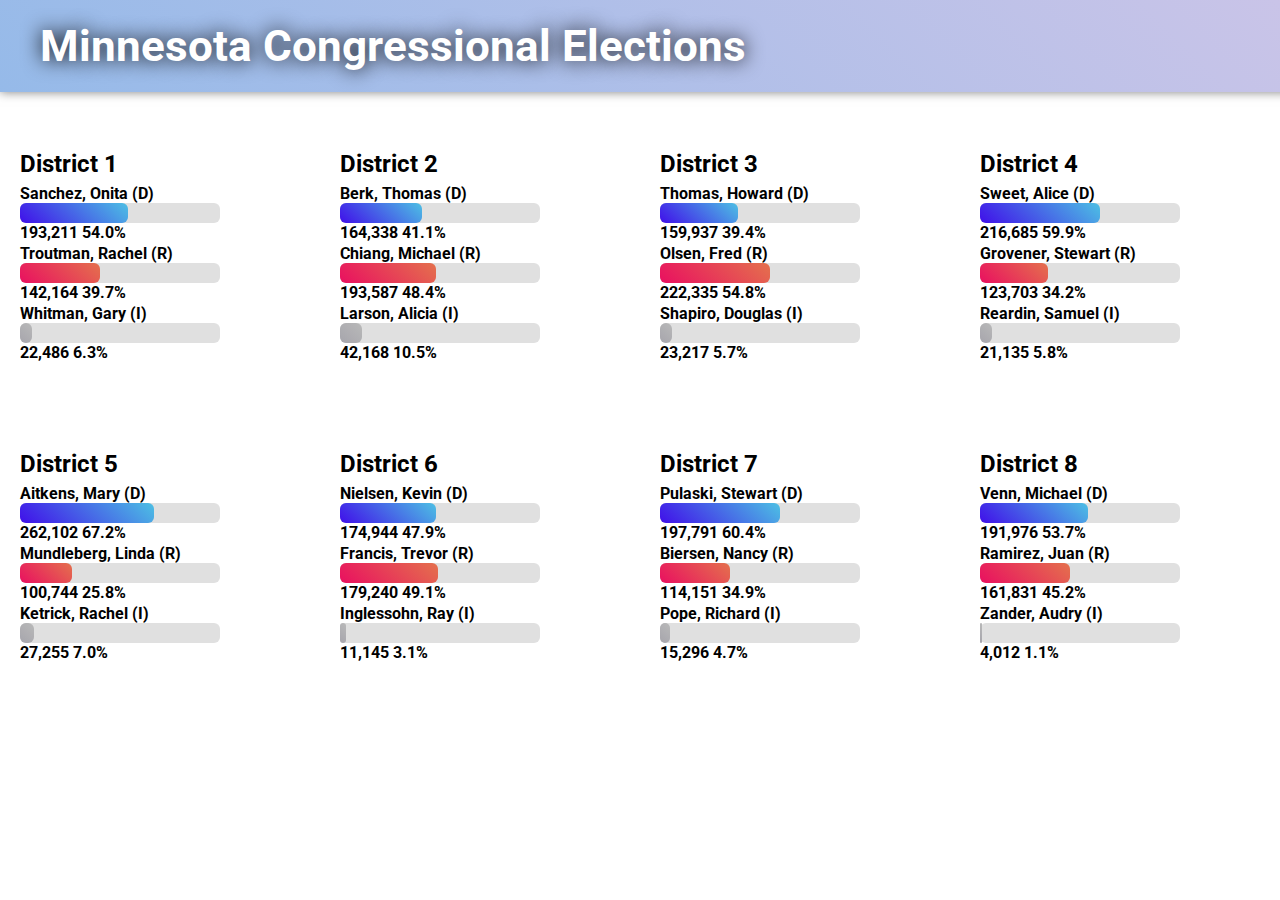
==== Better Voter Web/index.html @ 0d3fff30 "Rebuilt Website with More Efficient Code" ====
<!DOCTYPE html>
<html>

<head>
    <meta charset="utf-8" />
    <meta http-equiv="X-UA-Compatible" content="IE=edge">
    <title>VoterWeb</title>
    <meta name="viewport" content="width=device-width, initial-scale=1">
    <link rel="stylesheet" type="text/css" media="screen" href="main.css" />

</head>

<body id="body">

    <script src="main.js"></script>
</body>

</html>
---- Better Voter Web/main.css ----
@import url('https://fonts.googleapis.com/css?family=Roboto:300');

body {
    margin: 0;
    font-family: 'Roboto',
        sans-serif;
}

h1 {
    margin: 0 0 12px;
    background: linear-gradient(45deg, rgba(93, 149, 221, 0.65), rgba(53, 22, 163, .25)),
        url("https://images.pexels.com/photos/921259/pexels-photo-921259.jpeg?auto=compress&cs=tinysrgb&dpr=2&h=750&w=1260");
    background-position: center;
    padding: 20px 40px;
    background-size: cover;
    color: white;
    text-shadow: 0 0 20px black;
    font-size: 44px;
    box-shadow: 0 0 10px rgba(0, 0, 0, 0.5);
    width: 100%;
}

h2 {
    margin: 6px 0;
}

h4 {
    margin: 2px 0;
}

div.bar {
    display: block;
    height: 20px;
    background: rgb(224, 224, 224);
    width: 200px;
    border-radius: 6px;
}

div.bar_inner {
    display: block;
    height: 20px;
    border-radius: 6px;
}

div.bar_inner.D {
    background-color: #400fe9;
    background-image: linear-gradient(43deg, #400fe9 0%, #4dc0e4 100%);
}

div.bar_inner.R {
    background-color: #e90f60;
    background-image: linear-gradient(43deg, #e90f60 0%, #e4714d 100%);
}

div.bar_inner.I {
    background-color: #c6c4d0;
    background-image: linear-gradient(43deg, #a6a5ac 0%, #b9b9b9 100%);
}

section {
    padding: 20px;
    width: calc(25% - 40px);
    float: left;
    margin: 20px 0;
}

@media (max-width: 950px) {
    section {
        padding: 20px;
        width: calc(33% - 40px);
        float: left;
        margin: 20px 0;
    }
}

@media (max-width: 740px) {
    section {
        padding: 20px;
        width: calc(50% - 40px);
        float: left;
        margin: 20px 0;
    }
}

@media (max-width: 480px) {
    section {
        padding: 20px;
        width: calc(100% - 40px);
        float: left;
        margin: 20px 0;
    }
}
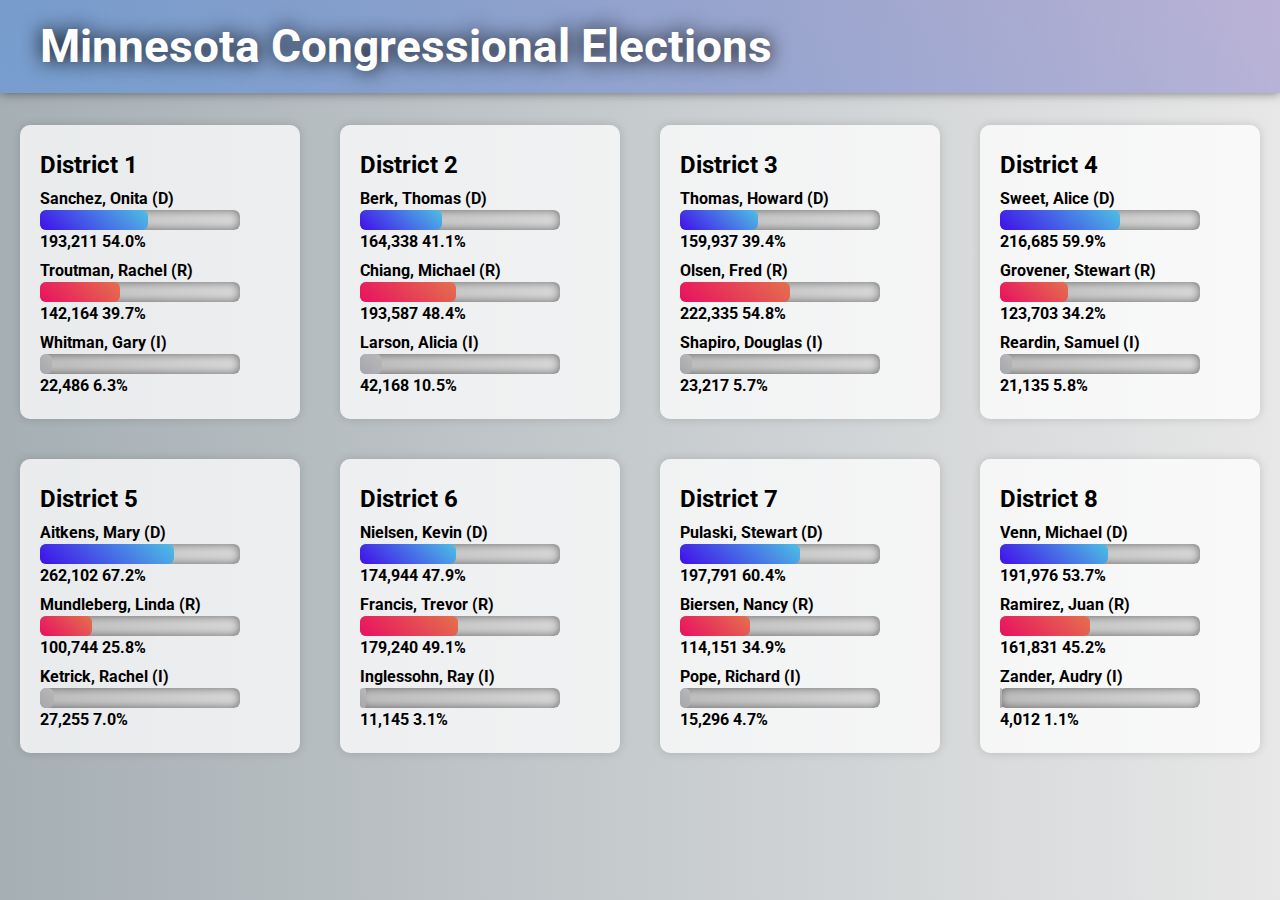
==== commit 7cd48bf5: "Final Commit Push (Ready for Review)" ====
--- a/Better Voter Web/index.html
+++ b/Better Voter Web/index.html
@@ -4,7 +4,7 @@
 <head>
     <meta charset="utf-8" />
     <meta http-equiv="X-UA-Compatible" content="IE=edge">
-    <title>VoterWeb</title>
+    <title>Better VoterWeb</title>
     <meta name="viewport" content="width=device-width, initial-scale=1">
     <link rel="stylesheet" type="text/css" media="screen" href="main.css" />
 
--- a/Better Voter Web/main.css
+++ b/Better Voter Web/main.css
@@ -4,6 +4,8 @@
     margin: 0;
     font-family: 'Roboto',
         sans-serif;
+    background: linear-gradient(to right, rgba(17, 42, 56, 0.377), rgba(192, 192, 192, 0.377)), url("https://images.unsplash.com/photo-1508859797887-28da50f604f1?ixlib=rb-1.2.1&ixid=eyJhcHBfaWQiOjEyMDd9&auto=format&fit=crop&w=1650&q=80");
+    background-attachment: fixed;
 }
 
 h1 {
@@ -15,9 +17,8 @@
     background-size: cover;
     color: white;
     text-shadow: 0 0 20px black;
-    font-size: 44px;
+    font-size: calc(20px + 2vw);
     box-shadow: 0 0 10px rgba(0, 0, 0, 0.5);
-    width: 100%;
 }
 
 h2 {
@@ -25,15 +26,19 @@
 }
 
 h4 {
-    margin: 2px 0;
+    margin: 10px 0 4px;
 }
 
 div.bar {
     display: block;
     height: 20px;
     background: rgb(224, 224, 224);
+    background-color: #bdbdbd;
+    background-image: linear-gradient(43deg, #bdbdbd 0%, #dbdada 100%);
     width: 200px;
     border-radius: 6px;
+    margin: 2px 0;
+    box-shadow: inset 0 0 10px rgba(0, 0, 0, 0.5)
 }
 
 div.bar_inner {
@@ -57,36 +62,28 @@
     background-image: linear-gradient(43deg, #a6a5ac 0%, #b9b9b9 100%);
 }
 
-section {
-    padding: 20px;
-    width: calc(25% - 40px);
-    float: left;
-    margin: 20px 0;
+main {
+    display: flex;
+    flex-wrap: wrap;
 }
 
-@media (max-width: 950px) {
-    section {
-        padding: 20px;
-        width: calc(33% - 40px);
-        float: left;
-        margin: 20px 0;
-    }
+section {
+    flex: 1 1 240px;
+    padding: 20px;
+    background: rgba(255, 255, 255, 0.75);
+    box-shadow: 0 0 10px rgba(0, 0, 0, 0.15);
+    margin: 20px;
+    border-radius: 10px;
 }
 
-@media (max-width: 740px) {
-    section {
-        padding: 20px;
-        width: calc(50% - 40px);
-        float: left;
-        margin: 20px 0;
-    }
+.dem_win {
+    background-color: blue;
 }
 
-@media (max-width: 480px) {
-    section {
-        padding: 20px;
-        width: calc(100% - 40px);
-        float: left;
-        margin: 20px 0;
-    }
+.rep_win {
+    background-color: rgb(255, 0, 0);
+}
+
+.ind_win {
+    background-color: rgb(92, 92, 92);
 }